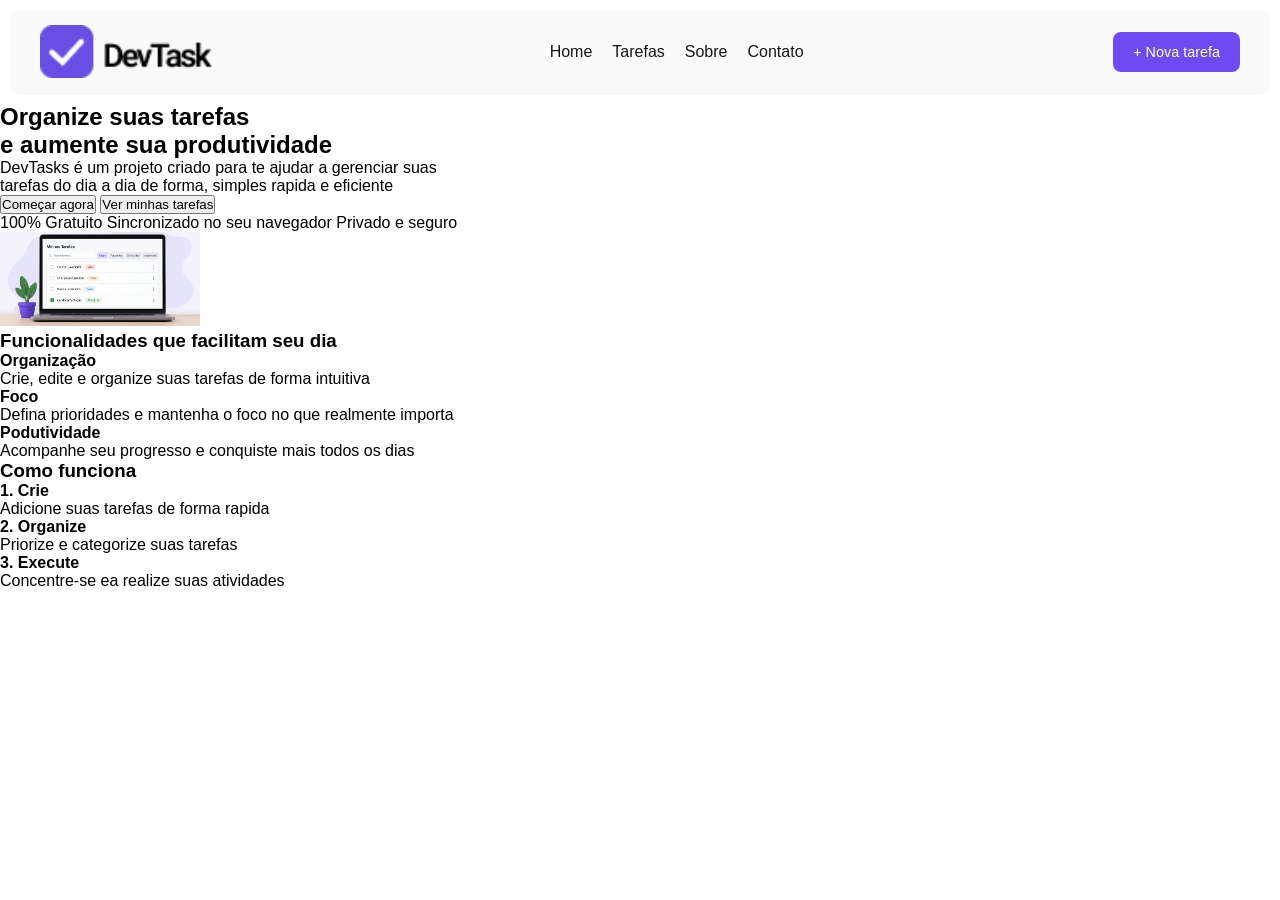
==== index.html @ cb10a3bb "Merge branch 'develop' into main" ====
<!DOCTYPE html>
<html lang="pt-br">
<head>
    <meta charset="UTF-8">
    <meta name="viewport" content="width=device-width, initial-scale=1.0">
    <title>Projeto-maneger</title>
    <link rel="stylesheet" href="/css/style.css"/>
</head>
<body>
    <header class="cabecalho-principal">
        <div class="logo">
            <img src="../assets/icons/logo.png" alt="logo Dev task">
        </div>

        <nav class="menu-navegacao">
            <ul class="lista-links">
                <li class="item-link"><a href="../index.html" class="home">Home</a></li>
                <li class="item-link"><a href="/pages/tarefas.html" class="tarefas">Tarefas</a></li>
                <li class="item-link"><a href="#" class="sobre">Sobre</a></li>
                <li class="item-link"><a href="#" class="contato">Contato</a></li>
            </ul>
            
        </nav>
        <button class="nova-tarefa">+ Nova tarefa</button>

    </header>

    <main class="conteudo-principal">
        <h2>Organize suas tarefas <br> e aumente sua produtividade</h2>
        <p>DevTasks é um projeto criado para te ajudar a gerenciar suas <br> tarefas do dia a dia de forma, simples rapida e eficiente</p>
        <button class="comecar-agora">Começar agora</button>
        <button class="ver-minhas-tarefas">Ver minhas tarefas</button>

        <div class="informacoes">
            <span class="badge">100% Gratuito</span>
            <span class="badge">Sincronizado no seu navegador</span>
            <span class="badge">Privado e seguro</span>
        </div>

        <img src="./assets/images/computador-tarefas.jpg" alt="Interface Minhas Tarefas no Laptop">

        <h3>Funcionalidades que facilitam seu dia</h3>

        <div class="Funcionalidades">
            <div>
                <h4>Organização</h4>
                <span>Crie, edite e organize suas tarefas de forma intuitiva</span>
            </div>
            <div>
                <h4>Foco</h4>
                <span>Defina prioridades e mantenha o foco no que realmente importa</span>
            </div>
            <div>
                <h4>Podutividade</h4>
                <span>Acompanhe seu progresso e conquiste mais todos os dias</span>
            </div>
        </div>

        
        <h3>Como funciona</h3>

            <div class="como">
                <div>
                    <h4>1. Crie</h4>
                    <span>Adicione suas tarefas de forma rapida</span>
                </div>
                <div>
                    <h4>2. Organize</h4>
                    <span>Priorize e categorize suas tarefas</span>
                </div>
                <div>
                    <h4>3. Execute</h4>
                    <span>Concentre-se ea realize suas atividades</span>
                </div>
            </div>
    </main>

    <footer>
        
    </footer>
</body>
</html>
---- css/style.css ----
:root {
    --color-primary-500: #6C4CF1;

    --color-gray-900: #171717;
    --color-gray-500: #737373;
    --color-gray-200: #E5E5E5;
    --color-gray-50: #FAFAFA;
    --color-white: #FFFFFF;

    --color-success: #16A34A;
    --color-warning: #D97706;
    --color-danger: #DC2626;

    --spacing-1: 4px;
    --spacing-2: 8px;
    --spacing-3: 12px;
    --spacing-4: 16px;
    --spacing-6: 24px;
    --spacing-8: 32px;

    --radius-sm: 6px;
    --radius-md: 8px;
    --radius-lg: 12px;
    --radius-xl: 16px;

    --shadow-sm: 0 1px 2px rgba(0, 0, 0, .05);
    --shadow-md: 0 4px 12px rgba(0, 0, 0, .08);

    --transition-fast: 150ms;
    --transition-normal: 250ms;
}

* {
    margin: 0;
    padding: 0;
    box-sizing: border-box;
    font-family: 'Inter', Arial, sans-serif;
}


.cabecalho-principal {
    display: flex;
    justify-content: space-between;
    align-items: center;

    background-color: #FAFAFA;
    padding: 15px 30px;
    border-radius: 12px;
    margin: 10px;
    box-shadow: 0 1px 2px rgba(0, 0, 0, .05);
}

.logo {
    display: flex;
    align-items: center;
    gap: 10px;
}

.logo .icon {
    color: #FFFFFF;
    background-color: #6C4CF1;
    border-radius: 6px;
    padding: 8px 12px;
    font-size: 1.2rem;
}

.logo h1 {
    font-size: 1.5rem;
    color: #171717;
    margin: 0;
}

.menu-navegacao ul {
    display: flex;
    list-style-type: none;
    margin: 0;
    padding: 0;
    gap: 20px;
}

.menu-navegacao a {
    text-decoration: none;
    color:#171717;
    font-weight: 500;
    padding-bottom: 8px;
}

.nova-tarefa {
    background-color: #6C4CF1;
    color: #FFFFFF;
    border: none;
    border-radius: 8px;
    padding: 10px 20px;
    font-weight: 600px;
    cursor: pointer;
    display: flex;
    align-items: center;
    gap: 5px;
    font-size: 0.9rem;
    min-height: 40px;
}


img {
    width: 200px;
    height: auto;
}
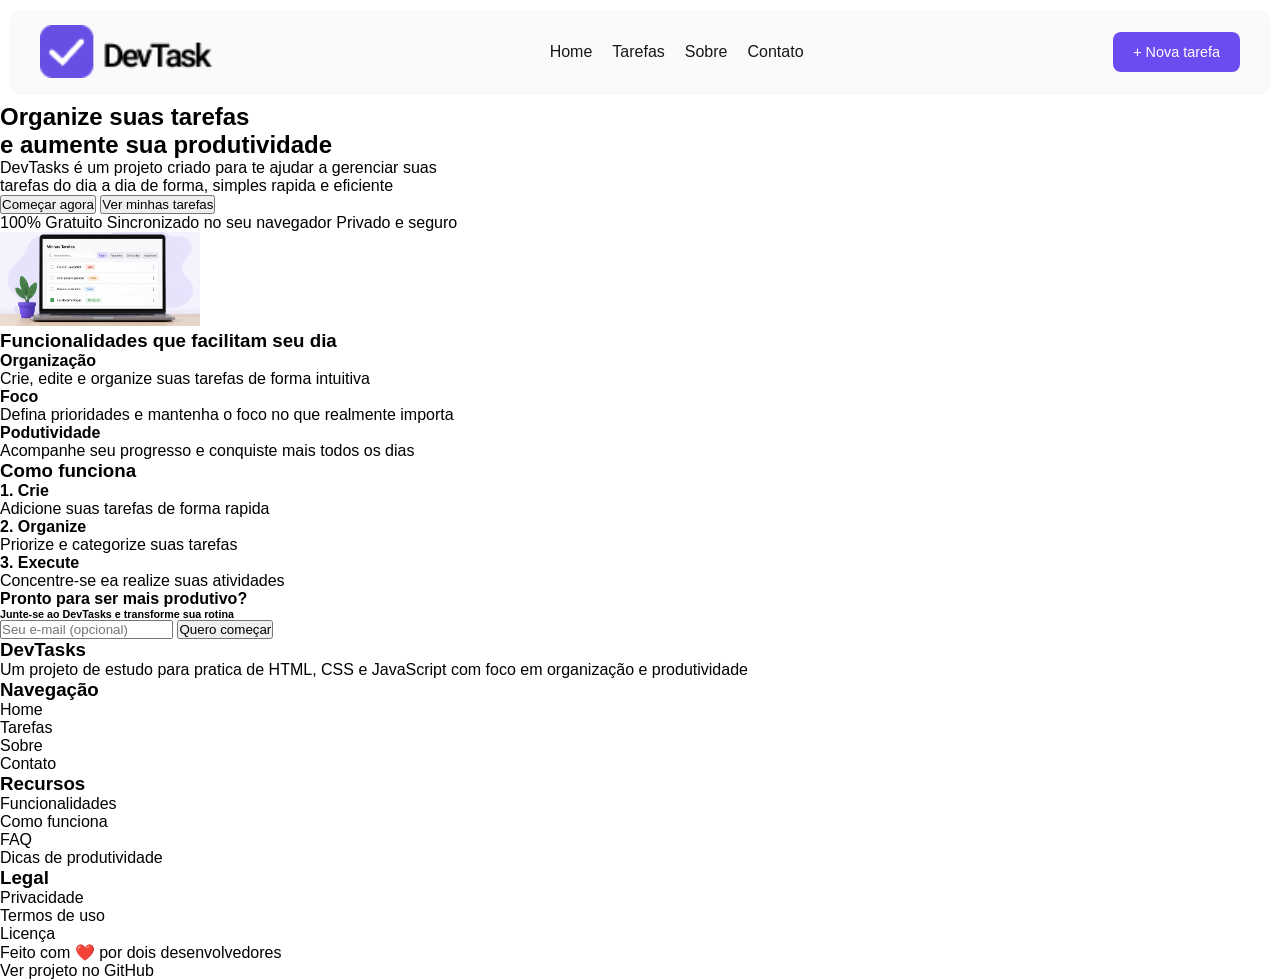
==== commit 6ddb5794: "feat/criando-mais-componente-aside" ====
--- a/index.html
+++ b/index.html
@@ -13,13 +13,12 @@
         </div>
 
         <nav class="menu-navegacao">
-            <ul class="lista-links">
-                <li class="item-link"><a href="../index.html" class="home">Home</a></li>
+            <ul>
+                <li class="item-link"><a href="#" class="home">Home</a></li>
                 <li class="item-link"><a href="/pages/tarefas.html" class="tarefas">Tarefas</a></li>
                 <li class="item-link"><a href="#" class="sobre">Sobre</a></li>
                 <li class="item-link"><a href="#" class="contato">Contato</a></li>
-            </ul>
-            
+            </ul>  
         </nav>
         <button class="nova-tarefa">+ Nova tarefa</button>
 
@@ -73,10 +72,48 @@
                     <span>Concentre-se ea realize suas atividades</span>
                 </div>
             </div>
+
+        <div class="caixa-email">
+            <h4>Pronto para ser mais produtivo?</h4>
+            <h6>Junte-se ao DevTasks e transforme sua rotina</h6>
+            <form>
+                <input type="email" placeholder="Seu e-mail (opcional)">
+                <button type="submit">Quero começar</button>
+            </form>
+        </div>
+        
     </main>
 
-    <footer>
-        
+    <footer class="rodape">
+        <span>
+            <h3>DevTasks</h3>
+            <div>Um projeto de estudo para pratica de HTML, CSS e JavaScript com foco em organização e produtividade</div>
+        </span>
+        <span>
+            <h3>Navegação</h3>
+            <div>Home</div>
+            <div>Tarefas</div>
+            <div>Sobre</div>
+            <div>Contato</div>
+        </span>
+        <span>
+            <h3>Recursos</h3>
+            <div>Funcionalidades</div>
+            <div>Como funciona</div>
+            <div>FAQ</div>
+            <div>Dicas de produtividade</div>
+        </span>
+        <span>
+            <h3>Legal</h3>
+            <div>Privacidade</div>
+            <div>Termos de uso</div>
+            <div>Licença</div>
+        </span>
+        <div>
+            <span>Feito com ❤️ por dois desenvolvedores</span>
+            <div>Ver projeto no GitHub</div>
+        </div>
     </footer>
+
 </body>
 </html>
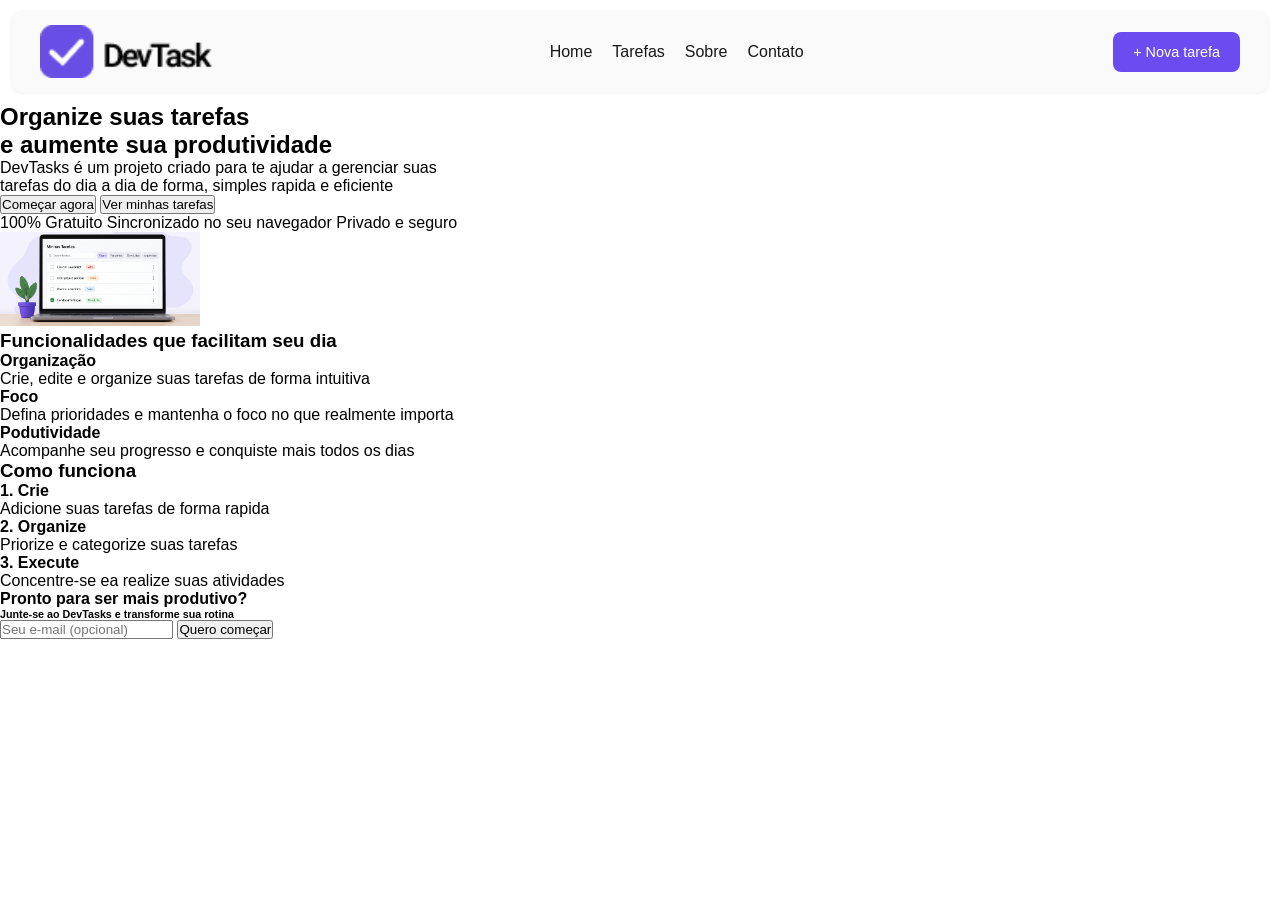
==== commit 5e72b0ac: "fix/footer" ====
--- a/index.html
+++ b/index.html
@@ -84,36 +84,6 @@
         
     </main>
 
-    <footer class="rodape">
-        <span>
-            <h3>DevTasks</h3>
-            <div>Um projeto de estudo para pratica de HTML, CSS e JavaScript com foco em organização e produtividade</div>
-        </span>
-        <span>
-            <h3>Navegação</h3>
-            <div>Home</div>
-            <div>Tarefas</div>
-            <div>Sobre</div>
-            <div>Contato</div>
-        </span>
-        <span>
-            <h3>Recursos</h3>
-            <div>Funcionalidades</div>
-            <div>Como funciona</div>
-            <div>FAQ</div>
-            <div>Dicas de produtividade</div>
-        </span>
-        <span>
-            <h3>Legal</h3>
-            <div>Privacidade</div>
-            <div>Termos de uso</div>
-            <div>Licença</div>
-        </span>
-        <div>
-            <span>Feito com ❤️ por dois desenvolvedores</span>
-            <div>Ver projeto no GitHub</div>
-        </div>
-    </footer>
 
 </body>
 </html>
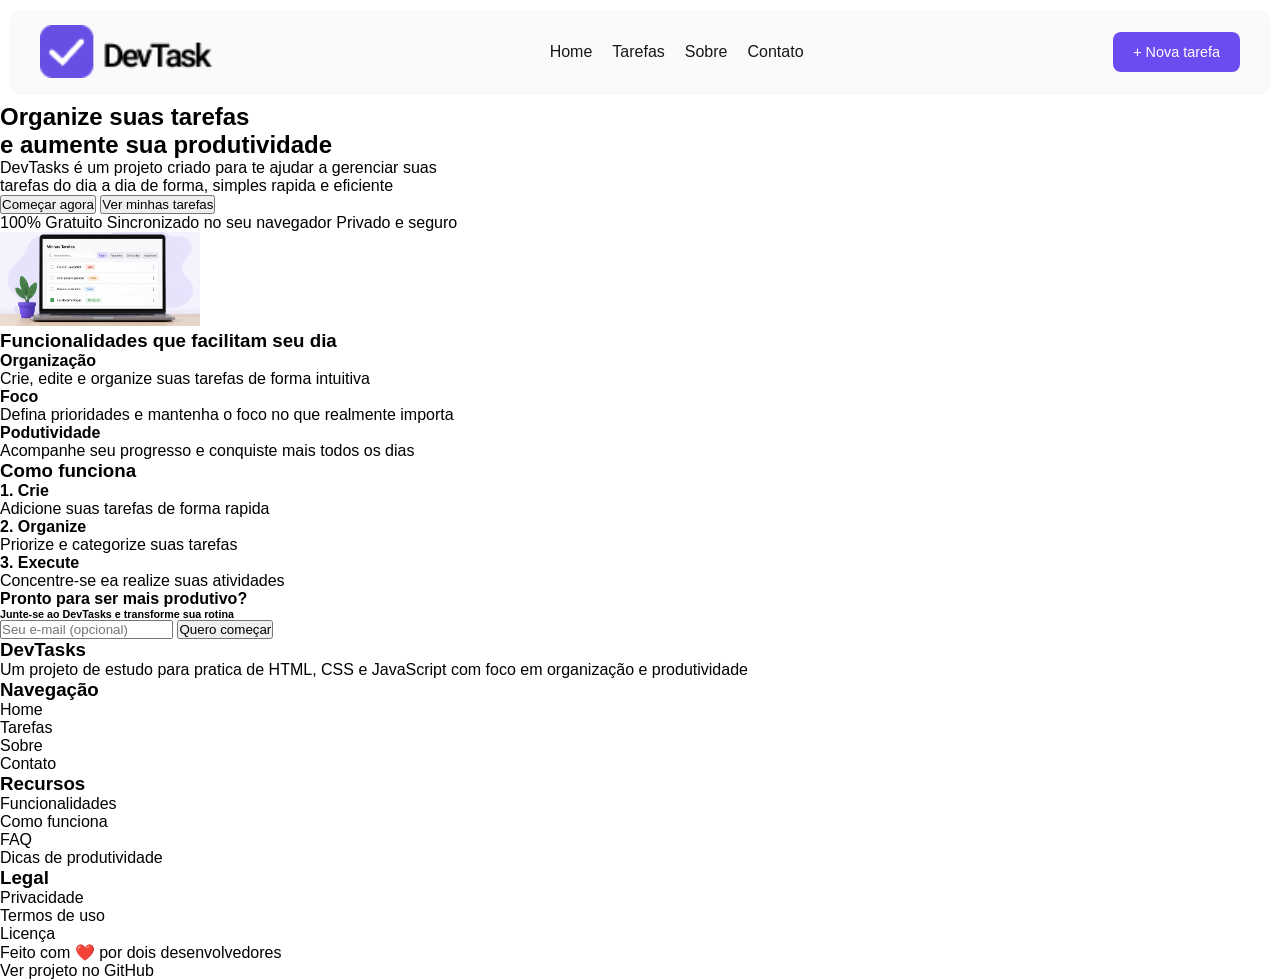
==== commit d05cac95: "fix/footer-adicao" ====
--- a/index.html
+++ b/index.html
@@ -83,7 +83,36 @@
         </div>
         
     </main>
-
+    <footer class="rodape">
+        <span>
+            <h3>DevTasks</h3>
+            <div>Um projeto de estudo para pratica de HTML, CSS e JavaScript com foco em organização e produtividade</div>
+        </span>
+        <span>
+            <h3>Navegação</h3>
+            <div>Home</div>
+            <div>Tarefas</div>
+            <div>Sobre</div>
+            <div>Contato</div>
+        </span>
+        <span>
+            <h3>Recursos</h3>
+            <div>Funcionalidades</div>
+            <div>Como funciona</div>
+            <div>FAQ</div>
+            <div>Dicas de produtividade</div>
+        </span>
+        <span>
+            <h3>Legal</h3>
+            <div>Privacidade</div>
+            <div>Termos de uso</div>
+            <div>Licença</div>
+        </span>
+        <div>
+            <span>Feito com ❤️ por dois desenvolvedores</span>
+            <div>Ver projeto no GitHub</div>
+        </div>
+    </footer>
 
 </body>
 </html>
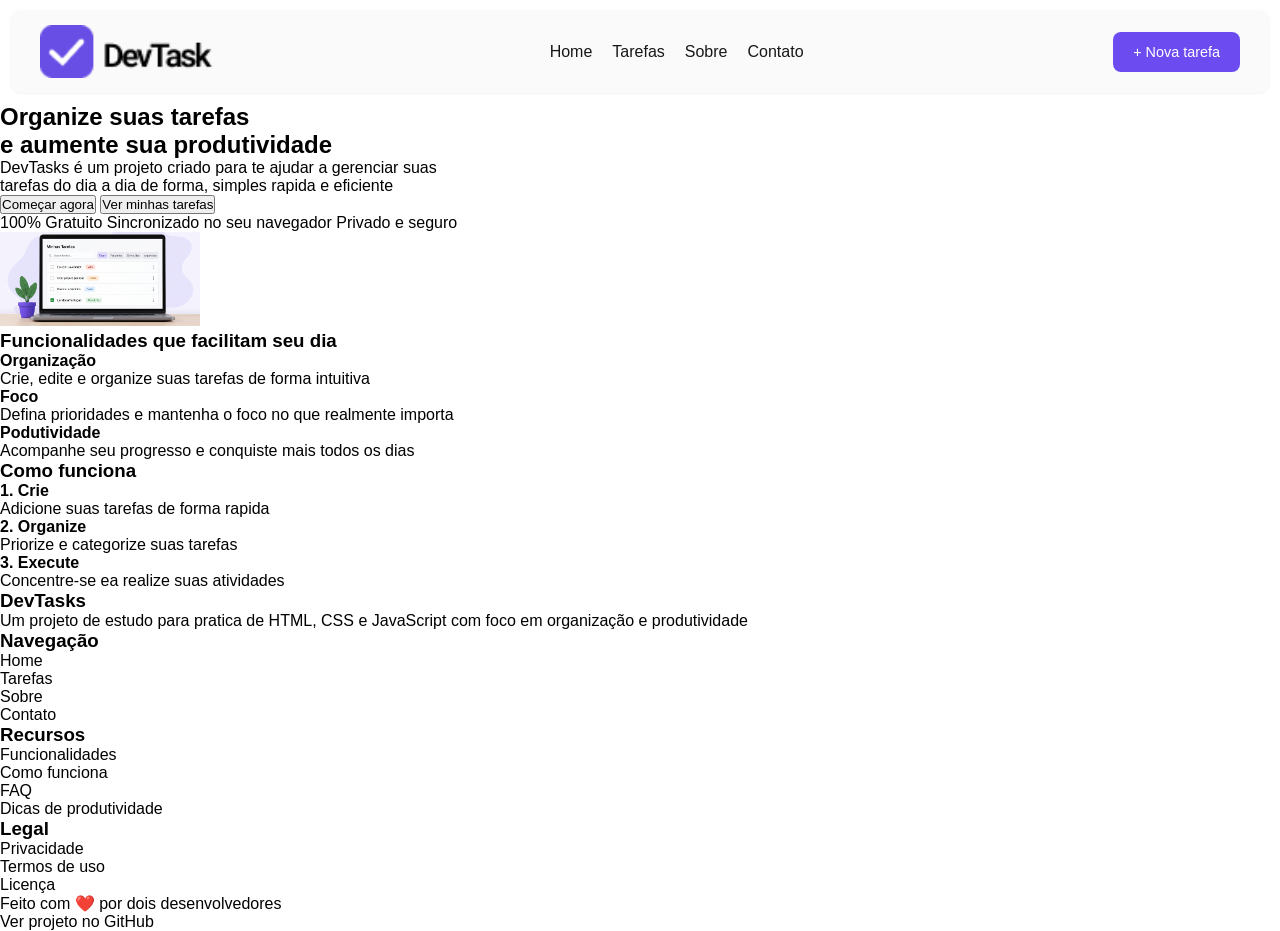
==== commit deea0f8c: "fix/footer" ====
--- a/index.html
+++ b/index.html
@@ -13,12 +13,13 @@
         </div>
 
         <nav class="menu-navegacao">
-            <ul>
-                <li class="item-link"><a href="#" class="home">Home</a></li>
+            <ul class="lista-links">
+                <li class="item-link"><a href="../index.html" class="home">Home</a></li>
                 <li class="item-link"><a href="/pages/tarefas.html" class="tarefas">Tarefas</a></li>
                 <li class="item-link"><a href="#" class="sobre">Sobre</a></li>
                 <li class="item-link"><a href="#" class="contato">Contato</a></li>
-            </ul>  
+            </ul>
+            
         </nav>
         <button class="nova-tarefa">+ Nova tarefa</button>
 
@@ -72,16 +73,6 @@
                     <span>Concentre-se ea realize suas atividades</span>
                 </div>
             </div>
-
-        <div class="caixa-email">
-            <h4>Pronto para ser mais produtivo?</h4>
-            <h6>Junte-se ao DevTasks e transforme sua rotina</h6>
-            <form>
-                <input type="email" placeholder="Seu e-mail (opcional)">
-                <button type="submit">Quero começar</button>
-            </form>
-        </div>
-        
     </main>
     <footer class="rodape">
         <span>
@@ -113,6 +104,5 @@
             <div>Ver projeto no GitHub</div>
         </div>
     </footer>
-
 </body>
 </html>
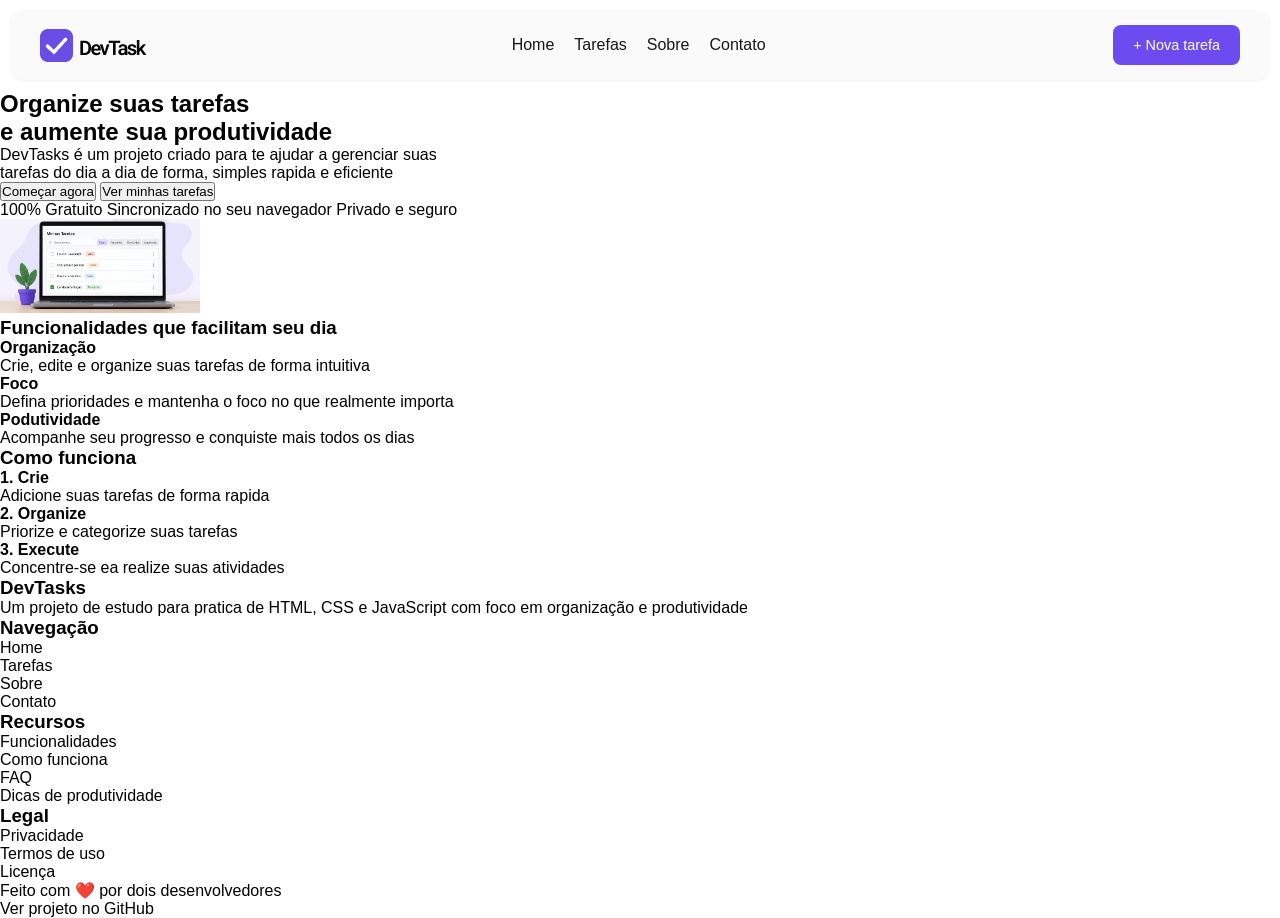
==== commit 4b7f244d: "style/18-estilizacao-da-home" ====
--- a/index.html
+++ b/index.html
@@ -4,6 +4,8 @@
     <meta charset="UTF-8">
     <meta name="viewport" content="width=device-width, initial-scale=1.0">
     <title>Projeto-maneger</title>
+    <link rel="stylesheet" href="/css/reset.css"/>
+    <link rel="stylesheet" href="/css/variables.css"/>
     <link rel="stylesheet" href="/css/style.css"/>
 </head>
 <body>
@@ -37,7 +39,7 @@
             <span class="badge">Privado e seguro</span>
         </div>
 
-        <img src="./assets/images/computador-tarefas.jpg" alt="Interface Minhas Tarefas no Laptop">
+        <img src="./assets/images/computador-tarefas.jpg" alt="Interface Minhas Tarefas no Laptop" width="200 px">
 
         <h3>Funcionalidades que facilitam seu dia</h3>
 
--- a/css/variables.css
+++ b/css/variables.css
@@ -0,0 +1,31 @@
+:root {
+    --color-primary-500: #6C4CF1;
+
+    --color-gray-900: #171717;
+    --color-gray-500: #737373;
+    --color-gray-200: #E5E5E5;
+    --color-gray-50: #FAFAFA;
+    --color-white: #FFFFFF;
+
+    --color-success: #16A34A;
+    --color-warning: #D97706;
+    --color-danger: #DC2626;
+
+    --spacing-1: 4px;
+    --spacing-2: 8px;
+    --spacing-3: 12px;
+    --spacing-4: 16px;
+    --spacing-6: 24px;
+    --spacing-8: 32px;
+
+    --radius-sm: 6px;
+    --radius-md: 8px;
+    --radius-lg: 12px;
+    --radius-xl: 16px;
+
+    --shadow-sm: 0 1px 2px rgba(0, 0, 0, .05);
+    --shadow-md: 0 4px 12px rgba(0, 0, 0, .08);
+
+    --transition-fast: 150ms;
+    --transition-normal: 250ms;
+}
--- a/css/style.css
+++ b/css/style.css
@@ -1,42 +1,4 @@
-:root {
-    --color-primary-500: #6C4CF1;
-
-    --color-gray-900: #171717;
-    --color-gray-500: #737373;
-    --color-gray-200: #E5E5E5;
-    --color-gray-50: #FAFAFA;
-    --color-white: #FFFFFF;
-
-    --color-success: #16A34A;
-    --color-warning: #D97706;
-    --color-danger: #DC2626;
-
-    --spacing-1: 4px;
-    --spacing-2: 8px;
-    --spacing-3: 12px;
-    --spacing-4: 16px;
-    --spacing-6: 24px;
-    --spacing-8: 32px;
-
-    --radius-sm: 6px;
-    --radius-md: 8px;
-    --radius-lg: 12px;
-    --radius-xl: 16px;
-
-    --shadow-sm: 0 1px 2px rgba(0, 0, 0, .05);
-    --shadow-md: 0 4px 12px rgba(0, 0, 0, .08);
-
-    --transition-fast: 150ms;
-    --transition-normal: 250ms;
-}
-
-* {
-    margin: 0;
-    padding: 0;
-    box-sizing: border-box;
-    font-family: 'Inter', Arial, sans-serif;
-}
-
+@import url("variables.css");
 
 .cabecalho-principal {
     display: flex;
@@ -58,7 +20,7 @@
 
 .logo .icon {
     color: #FFFFFF;
-    background-color: #6C4CF1;
+    background-color: var(--color-primary-500);
     border-radius: 6px;
     padding: 8px 12px;
     font-size: 1.2rem;
@@ -86,7 +48,7 @@
 }
 
 .nova-tarefa {
-    background-color: #6C4CF1;
+    background-color: var(--color-primary-500);
     color: #FFFFFF;
     border: none;
     border-radius: 8px;
@@ -99,9 +61,3 @@
     font-size: 0.9rem;
     min-height: 40px;
 }
-
-
-img {
-    width: 200px;
-    height: auto;
-}
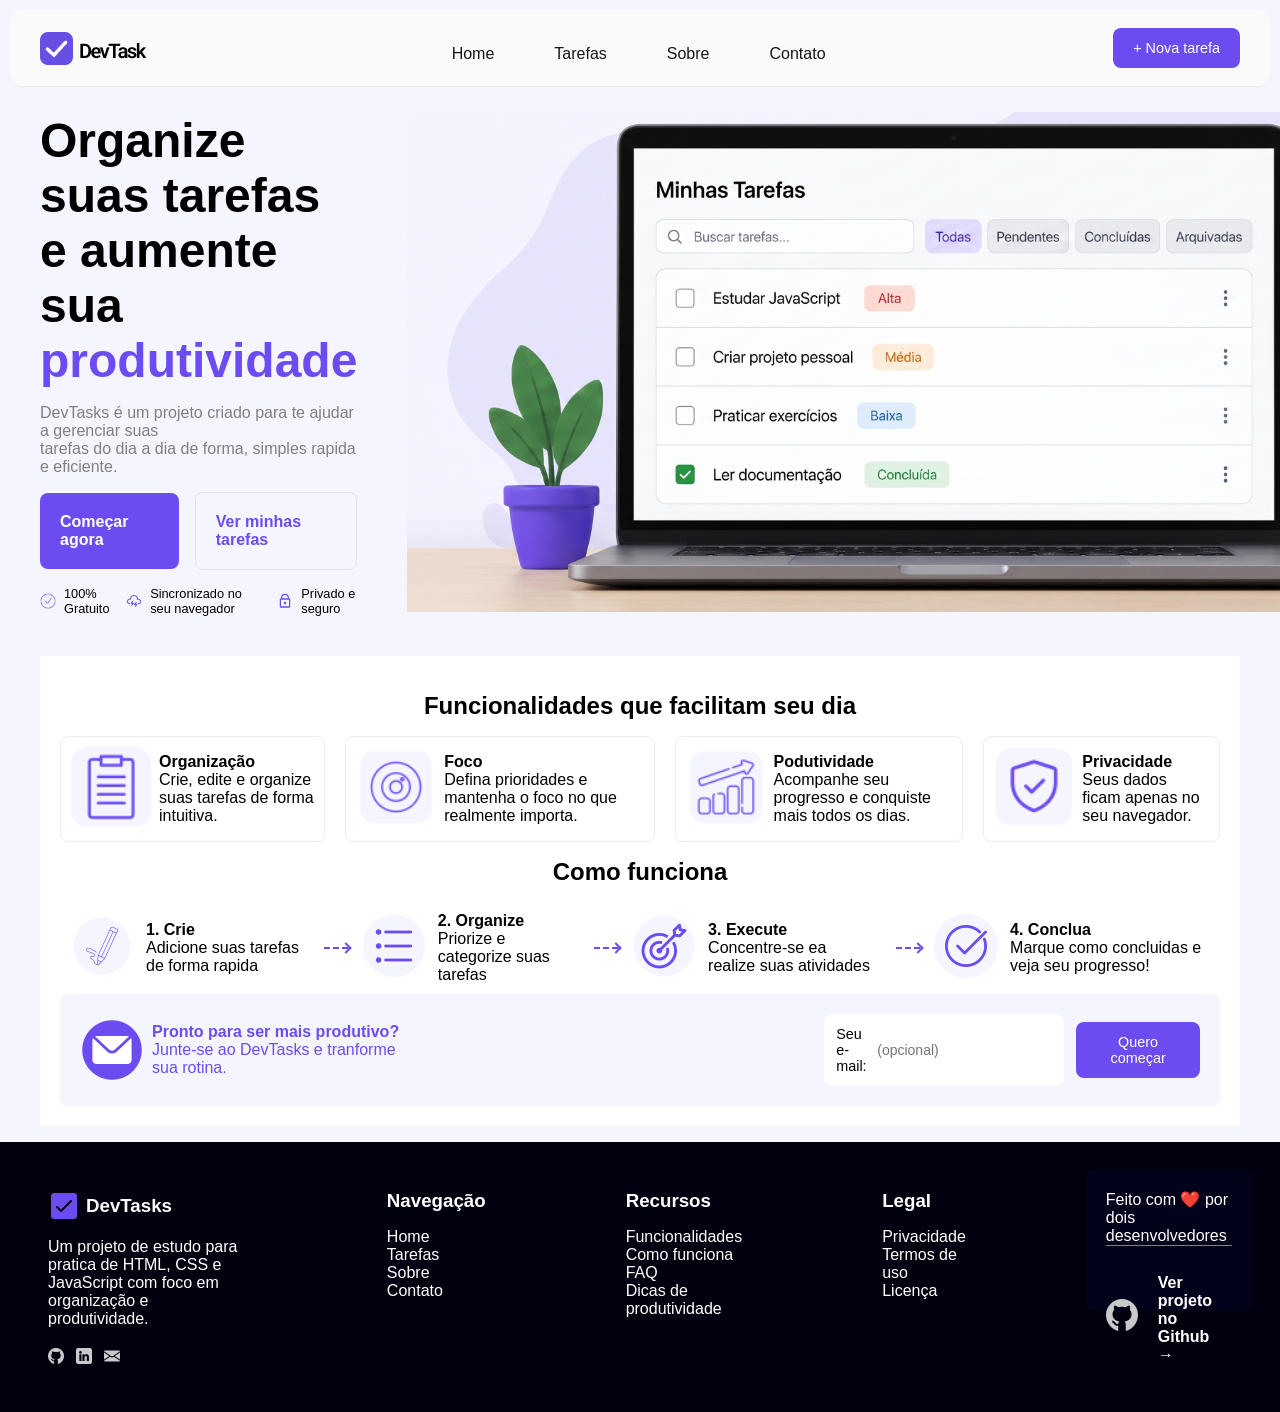
==== commit 337de356: "style/18-estilizacao-da-home" ====
--- a/index.html
+++ b/index.html
@@ -1,13 +1,15 @@
 <!DOCTYPE html>
 <html lang="pt-br">
+
 <head>
     <meta charset="UTF-8">
     <meta name="viewport" content="width=device-width, initial-scale=1.0">
     <title>Projeto-maneger</title>
-    <link rel="stylesheet" href="/css/reset.css"/>
-    <link rel="stylesheet" href="/css/variables.css"/>
-    <link rel="stylesheet" href="/css/style.css"/>
+    <link rel="stylesheet" href="/css/reset.css" />
+    <link rel="stylesheet" href="/css/variables.css" />
+    <link rel="stylesheet" href="/css/style.css" />
 </head>
+
 <body>
     <header class="cabecalho-principal">
         <div class="logo">
@@ -21,90 +23,205 @@
                 <li class="item-link"><a href="#" class="sobre">Sobre</a></li>
                 <li class="item-link"><a href="#" class="contato">Contato</a></li>
             </ul>
-            
+
         </nav>
         <button class="nova-tarefa">+ Nova tarefa</button>
 
     </header>
 
     <main class="conteudo-principal">
-        <h2>Organize suas tarefas <br> e aumente sua produtividade</h2>
-        <p>DevTasks é um projeto criado para te ajudar a gerenciar suas <br> tarefas do dia a dia de forma, simples rapida e eficiente</p>
-        <button class="comecar-agora">Começar agora</button>
-        <button class="ver-minhas-tarefas">Ver minhas tarefas</button>
-
-        <div class="informacoes">
-            <span class="badge">100% Gratuito</span>
-            <span class="badge">Sincronizado no seu navegador</span>
-            <span class="badge">Privado e seguro</span>
-        </div>
-
-        <img src="./assets/images/computador-tarefas.jpg" alt="Interface Minhas Tarefas no Laptop" width="200 px">
-
-        <h3>Funcionalidades que facilitam seu dia</h3>
-
-        <div class="Funcionalidades">
-            <div>
-                <h4>Organização</h4>
-                <span>Crie, edite e organize suas tarefas de forma intuitiva</span>
+        <div class="conteudo-superior">
+            <section class="conteudo">
+                <h1>Organize suas tarefas <br> e aumente sua
+                    <span class="destaque">produtividade</span>
+                </h1>
+
+                <p>DevTasks é um projeto criado para te ajudar a gerenciar suas <br> tarefas do dia a dia de forma,
+                    simples rapida e eficiente.</p>
+
+                <div class="botao-acao">
+                    <a class="comecar-agora" href="#">Começar agora</a>
+                    <a class="ver-minhas-tarefas" href="#">Ver minhas tarefas</a>
+                </div>
+
+                <div class="informacoes">
+                    <span class="badge">
+                        <img src="/assets/icons/check.png" alt="Icone de check">
+                        100% Gratuito
+                    </span>
+                    <span class="badge">
+                        <img src="/assets/icons/servidor.png" alt="Icone de nuvem">
+                        Sincronizado no seu navegador
+                    </span>
+                    <span class="badge">
+                        <img src="/assets/icons/cadeado.png" alt="Icone de cadeado">
+                        Privado e seguro
+                    </span>
+                </div>
+            </section>
+            <section>
+                <img src="./assets/images/computador-tarefas.jpg" alt="Interface Minhas Tarefas no Laptop">
+            </section>
+        </div>
+
+        <div class="conteudo-inferior">
+            <div class="funcionalidades">
+                <h3>Funcionalidades que facilitam seu dia</h3>
+                <div class="funcionalidades-box">
+                    <div class="organizacao">
+                        <section>
+                            <img src="/assets/icons/prancheta.png" alt="Prancheta">
+                        </section>
+                        <section>
+                            <h4>Organização</h4>
+                            <span>Crie, edite e organize suas tarefas de forma intuitiva.</span>
+                        </section>
+                    </div>
+                    <div class="foco">
+                        <section>
+                            <img src="/assets/icons/lente.png" alt="lente de foco">
+                        </section>
+                        <section>
+                            <h4>Foco</h4>
+                            <span>Defina prioridades e mantenha o foco no que realmente importa.</span>
+                        </section>
+                    </div>
+                    <div class="produtividade">
+                        <sectio>
+                            <img src="/assets/icons/grafico.png" alt="grafico de produtividade">
+                        </sectio>
+                        <section>
+                            <h4>Podutividade</h4>
+                            <span>Acompanhe seu progresso e conquiste mais todos os dias.</span>
+                        </section>
+                    </div>
+                    <div class="privacidade">
+                        <sectio>
+                            <img src="/assets/icons/escudo.png" alt="escudo de protecao">
+                        </sectio>
+                        <section>
+                            <h4>Privacidade</h4>
+                            <span>Seus dados ficam apenas no seu navegador.</span>
+                        </section>
+                    </div>
+                </div>
             </div>
-            <div>
-                <h4>Foco</h4>
-                <span>Defina prioridades e mantenha o foco no que realmente importa</span>
+
+
+
+            <div class="como-funciona">
+                <h3>Como funciona</h3>
+                <div class="como-funciona-box">
+                    <div class="crie">
+                        <section>
+                            <img src="/assets/icons/lapis-delineador.png" alt="lapis rabiscando">
+                        </section>
+                        <section>
+                            <h4>1. Crie</h4>
+                            <span>Adicione suas tarefas de forma rapida</span>
+                        </section>
+                    </div>
+                    <div class="organize">
+                        <section>
+                            <img src="/assets/icons/barra-de-menu.png" alt="imagem do icone menu">
+                        </section>
+                        <section>
+                            <h4>2. Organize</h4>
+                            <span>Priorize e categorize suas tarefas</span>
+                        </section>
+                    </div>
+                    <div class="execute">
+                        <section>
+                            <img src="/assets/icons/execute.png" alt="alvo com uma flecha no meio">
+                        </section>
+                        <section>
+                            <h4>3. Execute</h4>
+                            <span>Concentre-se ea realize suas atividades</span>
+                        </section>
+                    </div>
+                    <div class="conclua">
+                        <section>
+                            <img src="/assets/icons/visto.png" alt="check">
+                        </section>
+                        <section>
+                            <h4>4. Conclua</h4>
+                            <span>Marque como concluidas e veja seu progresso!</span>
+                        </section>
+                    </div>
+                </div>
             </div>
-            <div>
-                <h4>Podutividade</h4>
-                <span>Acompanhe seu progresso e conquiste mais todos os dias</span>
+            <div class="caixa-email">
+                <section class="pronto-para-produtividade">
+                    <img src="/assets/icons/caixa-email.png" alt="caixa de e-mail">
+                    <span>
+                        <h4>Pronto para ser mais produtivo?</h4>
+                        <div>Junte-se ao DevTasks e tranforme sua rotina.</div>
+                    </span>
+                </section>
+                <section class="email-box">
+                    <section class="email">
+                        <label for="campo-email">Seu e-mail:</label>
+                            <input 
+                            type="email" 
+                            id="campo-email" 
+                            name="email" 
+                            placeholder="(opcional)" 
+                            required 
+                            autocomplete="email">
+                    </section>
+                    <button class="quero-comecar" href="#">Quero começar</button>
+                </section>
             </div>
         </div>
-
-        
-        <h3>Como funciona</h3>
-
-            <div class="como">
-                <div>
-                    <h4>1. Crie</h4>
-                    <span>Adicione suas tarefas de forma rapida</span>
-                </div>
-                <div>
-                    <h4>2. Organize</h4>
-                    <span>Priorize e categorize suas tarefas</span>
-                </div>
-                <div>
-                    <h4>3. Execute</h4>
-                    <span>Concentre-se ea realize suas atividades</span>
-                </div>
-            </div>
     </main>
     <footer class="rodape">
-        <span>
-            <h3>DevTasks</h3>
-            <div>Um projeto de estudo para pratica de HTML, CSS e JavaScript com foco em organização e produtividade</div>
-        </span>
-        <span>
-            <h3>Navegação</h3>
-            <div>Home</div>
-            <div>Tarefas</div>
-            <div>Sobre</div>
-            <div>Contato</div>
-        </span>
-        <span>
+        <span class="dev">
+            <span class="rodape-logo">
+                <img src="/assets/icons/logo-check.png" alt="logo Dev tasks"> 
+                <h3>DevTasks</h3>
+            </span>
+            <div>Um projeto de estudo para pratica de HTML, CSS e JavaScript com foco em organização e produtividade.</div>
+            <span class="plataformas">
+                <img src="/assets/icons/github.png" alt="logo do site github">
+                <img src="/assets/icons/linkedin.png" alt="logo do linkedin">
+                <img src="/assets/icons/o-email.png" alt="simbolo do e-mail">
+            </span>
+        </span>
+
+        <span class="navegacao">
+            <section>
+                <h3>Navegação</h3>
+            </section>
+            <section>
+                <div>Home</div>
+                <div>Tarefas</div>
+                <div>Sobre</div>
+                <div>Contato</div>
+            </section>
+        </span>
+        <span class="recursos">
             <h3>Recursos</h3>
             <div>Funcionalidades</div>
             <div>Como funciona</div>
             <div>FAQ</div>
             <div>Dicas de produtividade</div>
         </span>
-        <span>
+        <span class="legalidade">
             <h3>Legal</h3>
             <div>Privacidade</div>
             <div>Termos de uso</div>
             <div>Licença</div>
         </span>
-        <div>
-            <span>Feito com ❤️ por dois desenvolvedores</span>
-            <div>Ver projeto no GitHub</div>
+        <div class="feito">
+            <section class="feito-com-amor">
+                <span>Feito com ❤️ por dois desenvolvedores</span>
+            </section>
+            <section class="ver-projeto-box">
+                <img src="/assets/icons/github.png" alt="icone do github">
+                <a href="#" class="ver-projeto">Ver projeto no Github →</a>
+            </section>
         </div>
     </footer>
 </body>
+
 </html>
--- a/css/style.css
+++ b/css/style.css
@@ -1,10 +1,13 @@
 @import url("variables.css");
 
+body {
+    background-color: #f5f5ff;
+}
+
 .cabecalho-principal {
     display: flex;
     justify-content: space-between;
     align-items: center;
-
     background-color: #FAFAFA;
     padding: 15px 30px;
     border-radius: 12px;
@@ -61,3 +64,316 @@
     font-size: 0.9rem;
     min-height: 40px;
 }
+
+.conteudo-principal {
+    padding: 16px 40px;
+    display: flex;
+    flex-direction: column;
+    gap: 12px;
+}
+
+.conteudo-superior {
+    background-color: #f5f5ff;
+    display: grid;
+    grid-template-columns: 1fr 1fr;
+    gap: 50px;
+    align-items: center;
+    padding-bottom: 28px;
+    
+    img {
+        height: 500px;
+        width: max-content;
+    }
+    
+    
+}
+
+.conteudo {
+    h1, p {
+        padding-bottom: 16px;
+    }
+    .informacoes {
+       padding-top: 16px; 
+    }
+}
+
+.destaque {
+    color: var(--color-primary-500);
+}
+
+h1 {
+    font-size: 3.0rem;
+}
+
+p {
+    font-size: 1.0rem;
+    color: gray;
+}
+
+.botao-acao {
+    display: flex;
+    align-items: center;
+    gap: 16px;
+
+}
+
+a {
+    font-weight: bold;
+    display: inline-block;
+    text-decoration: none;
+    padding: 20px;
+    border-radius: 8px;
+    
+}
+
+.comecar-agora {
+    background-color: var(--color-primary-500);
+    color: white;
+}
+
+.ver-minhas-tarefas {
+    border: 1px solid rgba(0, 0, 0, .08);
+    color: var(--color-primary-500);
+}
+
+.informacoes {
+    display: flex;
+    font-size: 0.8rem;
+    gap: 16px;
+}
+
+.badge {
+  display: inline-flex;
+  align-items: center;
+  gap: 8px; 
+}
+
+.badge img {
+  width: 16px;
+  height: 16px;
+  object-fit: contain;
+}
+
+.conteudo-inferior {
+    background-color: white;
+    padding: 20px;
+}
+
+
+.conteudo-principal h3 {
+    margin-top: 16px;
+    margin-bottom: 16px;
+    text-align: center;
+    font-size: 1.5rem;
+    
+}
+
+
+
+.funcionalidades-box {
+    display: flex;
+    justify-content: center;
+    gap: 20px;
+}
+
+.organizacao {
+    display: flex;
+    align-items: center;
+    border: 1px solid rgba(0, 0, 0, .08);
+    border-radius: 8px;
+    gap: 8px;
+    padding: 10px;
+    max-width: 350px;
+}
+
+.funcionalidades img {
+    width: 80px;
+}
+
+.foco {
+    display: flex;
+    align-items: center;
+    border: 1px solid rgba(0, 0, 0, .08);
+    border-radius: 8px;
+    gap: 8px;
+    padding: 10px;
+    max-width: 350px;
+}
+
+.produtividade {
+    display: flex;
+    align-items: center;
+    border: 1px solid rgba(0, 0, 0, .08);
+    border-radius: 8px;
+    gap: 8px;
+    padding: 10px;
+    max-width: 350px;
+}
+
+.privacidade {
+    display: flex;
+    align-items: center;
+    border: 1px solid rgba(0, 0, 0, .08);
+    border-radius: 8px;
+    gap: 8px;
+    padding: 10px;
+    max-width: 350px;
+}
+
+.como-funciona-box {
+    display: flex;
+    justify-content: center;
+    gap: 40px;
+}
+
+.crie, .organize, .execute, .conclua {
+    display: flex;
+    align-items: center;
+    gap: 12px;
+    padding: 10px;
+    max-width: 350px;
+    position: relative;
+}
+
+.crie::after,
+.organize::after,
+.execute::after {
+    content: '';
+    position: absolute;
+    right: -36px;
+    top: 50%;
+    width: 24px;
+    border-top: 2px dashed var(--color-primary-500);
+    transform: translateY(-50%);
+}
+
+.crie::before,
+.organize::before,
+.execute::before {
+    content: '';
+    position: absolute;
+    right: -38px;            
+    top: 50%;
+    width: 6px;
+    height: 6px;
+    border-top: 2px solid var(--color-primary-500);
+    border-right: 2px solid var(--color-primary-500);
+    transform: translateY(-50%) rotate(45deg);
+}
+
+.caixa-email {
+    background-color: #f5f5ff;
+    display: flex;
+    align-items: center;
+    justify-content: center;
+    padding: 20px;
+    border-radius: 8px;
+    gap: 400px;
+}
+
+.email-box {
+    display: flex;
+    align-items: center;
+    gap: 12px;
+}
+
+.email {
+    display: flex;
+    background-color: white;
+    padding: 12px;
+    border-radius: 8px;
+    gap: 8px;
+}
+
+.email label {
+    font-size: 0.9rem;
+}
+
+.email input {
+    flex: 1; 
+    border: none;
+    outline: none;
+    background: transparent;
+    font-size: 0.875rem;
+    color: #111827;
+}
+
+.quero-comecar {
+    background-color: var(--color-primary-500);
+    color: white;
+    padding: 12px 20px;
+    border: none;
+    cursor: pointer;
+    border-radius: 8px;
+    font-size: 0.9rem;
+    
+}
+
+.pronto-para-produtividade {
+    display: flex;
+    align-items: center;
+    gap: 8px;
+    color: var(--color-primary-500);
+}
+
+.rodape {
+    background-color: #01000f;
+    color: white;
+    display: flex;
+    padding: 28px;
+    justify-content: center;
+    gap: 100px;
+}
+
+.rodape-logo {
+    display: flex;
+    align-items: center;
+    gap: 6px;
+}
+
+
+
+.plataformas {
+    display: flex;
+    margin-top: 20px;
+    height: 16px;
+    gap: 12px;
+}
+
+.feito {
+    background-color: rgb(3, 2, 27);
+    border-radius: 8px;
+    max-width: 300px;
+    max-height: 140px;
+    padding: 20px;
+    margin-bottom: 10px;
+}
+
+.feito-com-amor {
+    border-bottom: 1px solid gray;
+}
+.ver-projeto-box {
+    display: flex;
+    align-items: center;
+}
+
+.ver-projeto {
+    margin-top: 8px;
+    color: white;
+    display: inline-block;
+    text-decoration: none;
+    gap: 8px;
+    text-decoration: none;
+}
+
+
+
+.dev, .navegacao, .recursos, .legalidade {
+    padding: 20px;
+    max-width: 300px;
+}
+
+.rodape-logo, .navegacao h3, .recursos h3, .legalidade h3 {
+    margin-bottom: 16px;
+}
+
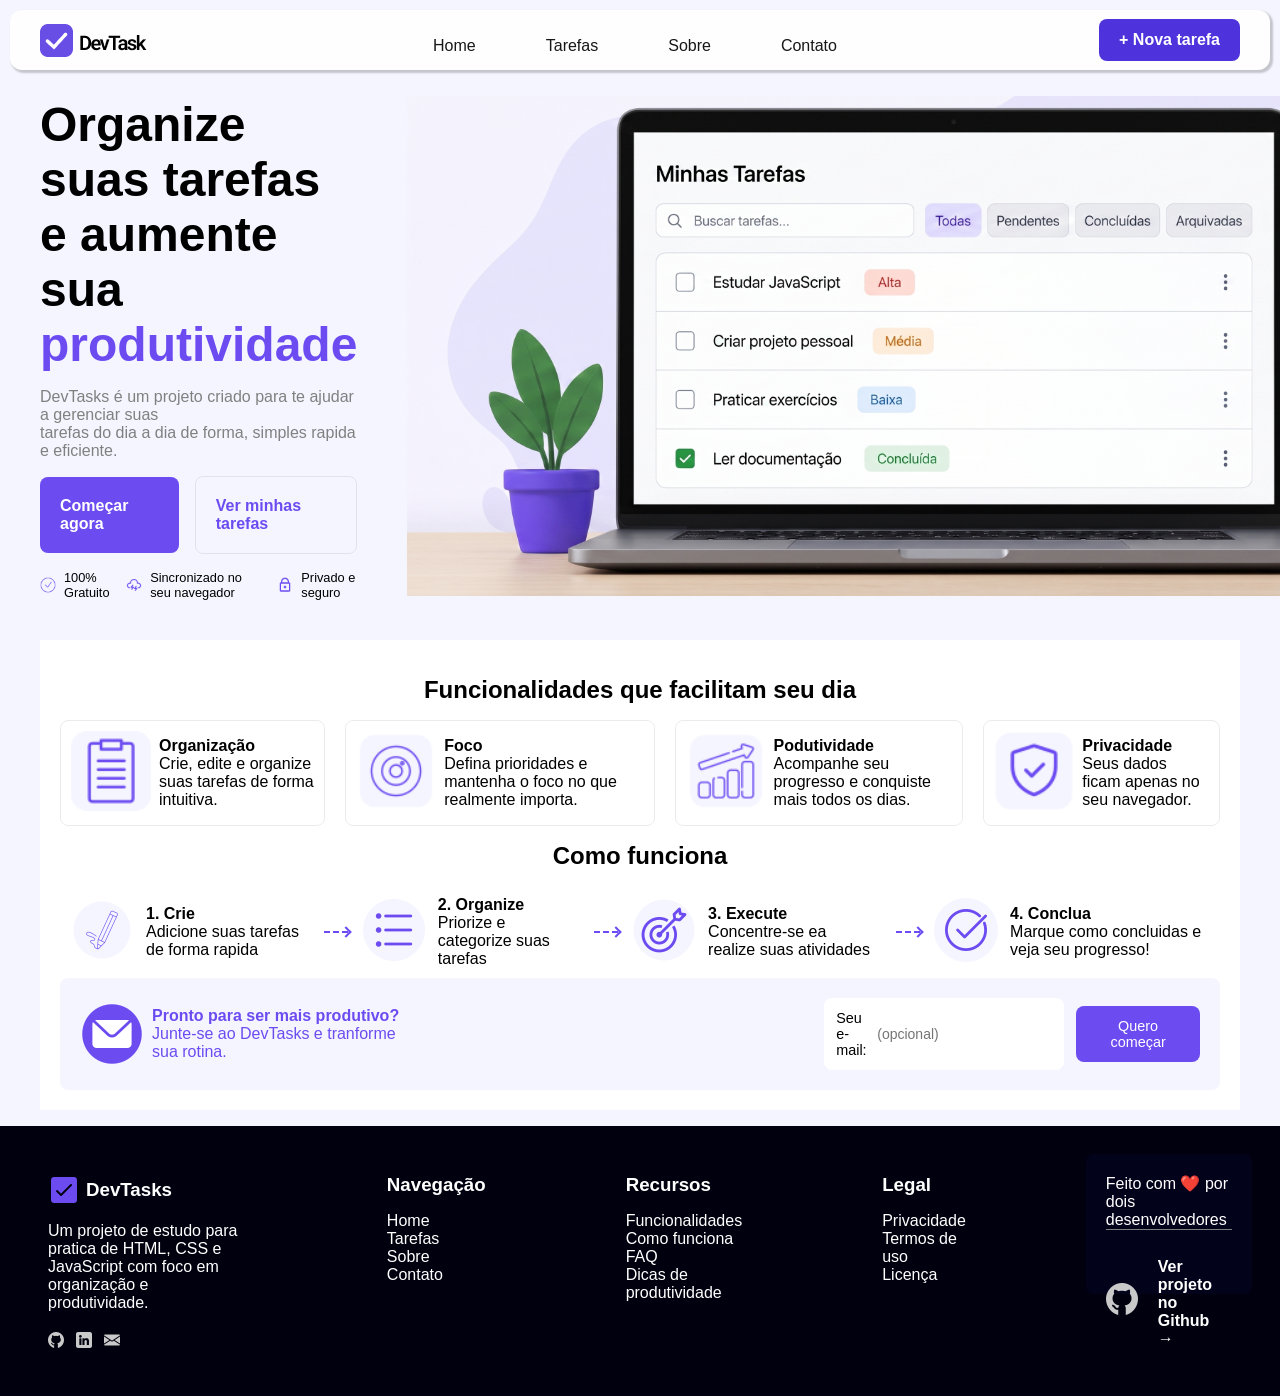
==== commit dc573122: "feat(descricao): aplicando validação" ====
--- a/index.html
+++ b/index.html
@@ -8,6 +8,7 @@
     <link rel="stylesheet" href="/css/reset.css" />
     <link rel="stylesheet" href="/css/variables.css" />
     <link rel="stylesheet" href="/css/style.css" />
+    <link rel="stylesheet" href="../css/components.css" />
 </head>
 
 <body>
@@ -25,7 +26,7 @@
             </ul>
 
         </nav>
-        <button class="nova-tarefa">+ Nova tarefa</button>
+        <a class="btn-nova-tarefa" href="/pages/nova-tarefa.html">+ Nova tarefa</a>
 
     </header>
 
--- a/css/components.css
+++ b/css/components.css
@@ -0,0 +1,51 @@
+
+.cabecalho-principal {
+    background-color: #FEFEFE;
+    display: grid;
+    grid-template-columns: 1fr auto 1fr;
+    align-items: center;
+    padding: 0 30px;
+    min-height: 60px;
+    box-shadow: 2px 2px 2px 1px rgba(0, 0, 0, 0.2);
+}
+
+.menu-navegacao {
+    display: flex;
+}
+
+.lista-links {
+    list-style: none;
+    display: flex;
+}
+
+.item-link {
+    margin-right: 10px;
+}
+
+a{
+    text-decoration: none;
+    color: black;
+}
+
+.btn-nova-tarefa {
+    justify-self: end;
+    display: inline-flex;
+    align-items: center;
+    justify-content: center;
+    padding: 12px 20px;
+    background-color: #4E33DD;
+    color: #FEFEFE;
+    border-radius: 8px;
+    font-weight: 600;
+    cursor: pointer;
+}
+
+/* breadcrum */
+.breadcrumb {
+    padding: 24px 88px;
+}
+.breadcrumb a{
+    color: #4E33DD;
+    font-weight: 600;
+}
+
